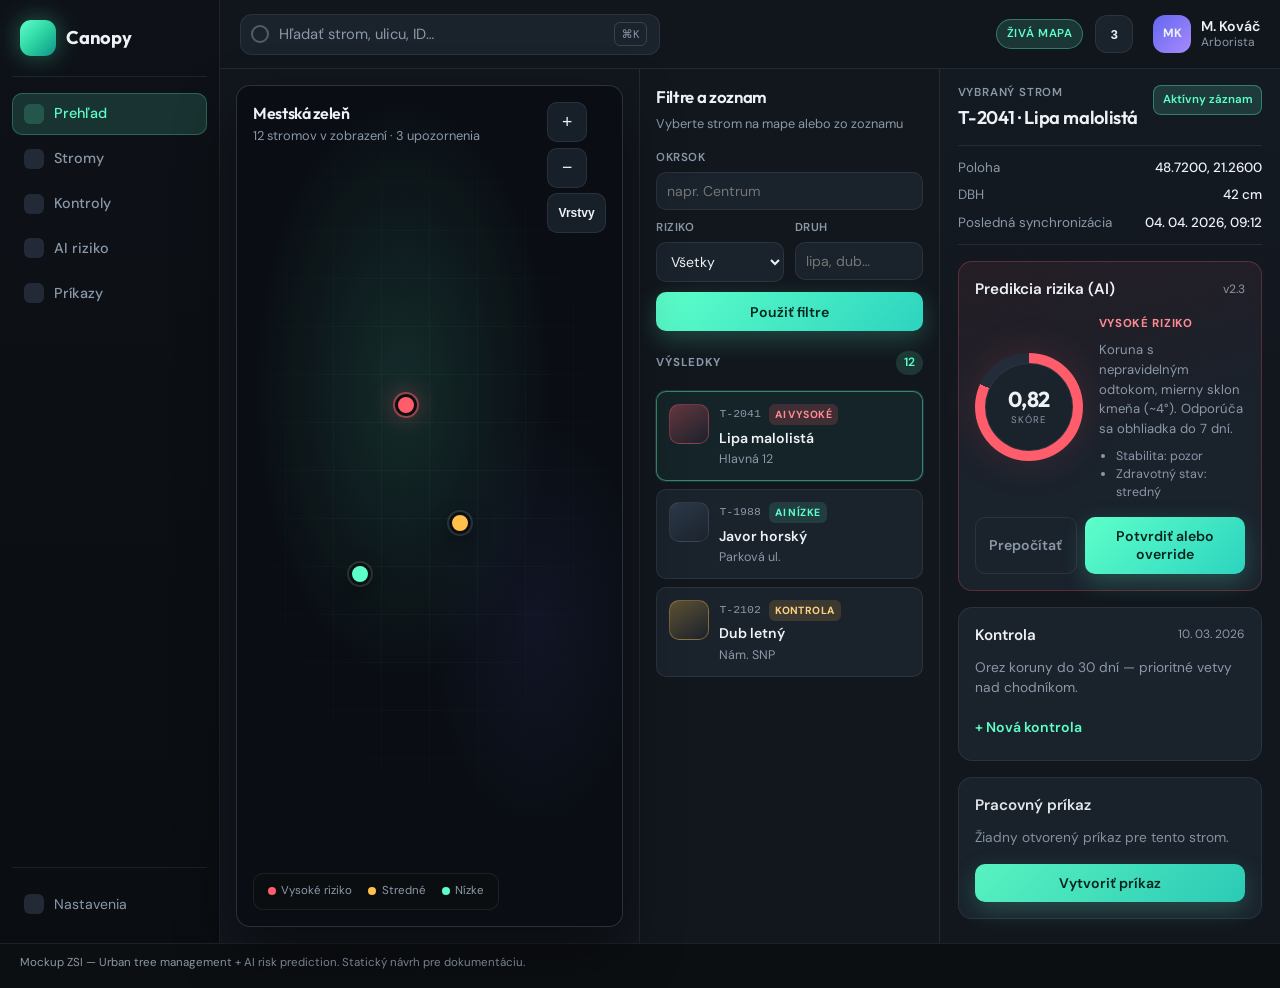
==== index.html @ f427866a "Add files via upload" ====
<!DOCTYPE html>
<html lang="sk">
<head>
  <meta charset="UTF-8" />
  <meta name="viewport" content="width=device-width, initial-scale=1" />
  <title>Urban Canopy — UI mockup</title>
  <link rel="preconnect" href="https://fonts.googleapis.com" />
  <link rel="preconnect" href="https://fonts.gstatic.com" crossorigin />
  <link href="https://fonts.googleapis.com/css2?family=DM+Sans:ital,opsz,wght@9..40,400;9..40,500;9..40,600;9..40,700&family=Outfit:wght@500;600;700&display=swap" rel="stylesheet" />
  <link rel="stylesheet" href="styles.css" />
</head>
<body>
  <div class="app">
    <aside class="rail" aria-label="Hlavná navigácia">
      <div class="rail__mark">
        <span class="rail__logo" aria-hidden="true"></span>
        <span class="rail__title">Canopy</span>
      </div>
      <nav class="rail__nav">
        <a class="rail__link rail__link--active" href="#">
          <span class="rail__ico" data-i="map"></span>
          Prehľad
        </a>
        <a class="rail__link" href="#">
          <span class="rail__ico" data-i="tree"></span>
          Stromy
        </a>
        <a class="rail__link" href="#">
          <span class="rail__ico" data-i="clip"></span>
          Kontroly
        </a>
        <a class="rail__link" href="#">
          <span class="rail__ico" data-i="ai"></span>
          AI riziko
        </a>
        <a class="rail__link" href="#">
          <span class="rail__ico" data-i="task"></span>
          Príkazy
        </a>
      </nav>
      <div class="rail__foot">
        <button type="button" class="rail__settings">
          <span class="rail__ico" data-i="gear"></span>
          Nastavenia
        </button>
      </div>
    </aside>

    <div class="main">
      <header class="bar">
        <div class="bar__search">
          <span class="bar__search-icon" aria-hidden="true"></span>
          <input type="search" placeholder="Hľadať strom, ulicu, ID…" />
          <kbd class="bar__kbd">⌘K</kbd>
        </div>
        <div class="bar__meta">
          <span class="bar__pill bar__pill--live">Živá mapa</span>
          <button type="button" class="bar__notify" aria-label="Notifikácie">3</button>
          <div class="bar__user">
            <span class="bar__avatar">MK</span>
            <div class="bar__user-text">
              <span class="bar__name">M. Kováč</span>
              <span class="bar__role">Arborista</span>
            </div>
          </div>
        </div>
      </header>

      <div class="workspace">
        <section class="canvas" aria-label="Mapa">
          <div class="map">
            <div class="map__grid"></div>
            <div class="map__glow"></div>
            <div class="map__pin map__pin--high" style="left: 44%; top: 38%"></div>
            <div class="map__pin map__pin--mid" style="left: 58%; top: 52%"></div>
            <div class="map__pin map__pin--low" style="left: 32%; top: 58%"></div>
            <div class="map__hud">
              <span class="map__hud-title">Mestská zeleň</span>
              <span class="map__hud-sub">12 stromov v zobrazení · 3 upozornenia</span>
            </div>
            <div class="map__tools">
              <button type="button" class="map__tool" title="Priblížiť">+</button>
              <button type="button" class="map__tool" title="Oddialiť">−</button>
              <button type="button" class="map__tool map__tool--wide">Vrstvy</button>
            </div>
            <div class="map__legend">
              <span class="map__leg-item"><i class="map__dot map__dot--high"></i> Vysoké riziko</span>
              <span class="map__leg-item"><i class="map__dot map__dot--mid"></i> Stredné</span>
              <span class="map__leg-item"><i class="map__dot map__dot--low"></i> Nízke</span>
            </div>
          </div>
        </section>

        <aside class="drawer">
          <div class="drawer__head">
            <h1 class="drawer__h">Filtre a zoznam</h1>
            <p class="drawer__hint">Vyberte strom na mape alebo zo zoznamu</p>
          </div>

          <div class="filters">
            <div class="field">
              <label for="z">Okrsok</label>
              <input id="z" type="text" placeholder="napr. Centrum" />
            </div>
            <div class="field field--half">
              <label for="r">Riziko</label>
              <select id="r">
                <option>Všetky</option>
                <option>Vysoké</option>
                <option>Stredné</option>
                <option>Nízke</option>
              </select>
            </div>
            <div class="field field--half">
              <label for="s">Druh</label>
              <input id="s" type="text" placeholder="lipa, dub…" />
            </div>
            <button type="button" class="btn btn--accent">Použiť filtre</button>
          </div>

          <div class="list-head">
            <span class="list-head__title">Výsledky</span>
            <span class="list-head__count">12</span>
          </div>
          <ul class="trees">
            <li class="trees__item trees__item--active">
              <div class="trees__icon trees__icon--alert" aria-hidden="true"></div>
              <div class="trees__body">
                <div class="trees__row">
                  <span class="trees__id">T-2041</span>
                  <span class="tag tag--bad">AI vysoké</span>
                </div>
                <span class="trees__name">Lipa malolistá</span>
                <span class="trees__addr">Hlavná 12</span>
              </div>
            </li>
            <li class="trees__item">
              <div class="trees__icon" aria-hidden="true"></div>
              <div class="trees__body">
                <div class="trees__row">
                  <span class="trees__id">T-1988</span>
                  <span class="tag tag--ok">AI nízke</span>
                </div>
                <span class="trees__name">Javor horský</span>
                <span class="trees__addr">Parková ul.</span>
              </div>
            </li>
            <li class="trees__item">
              <div class="trees__icon trees__icon--warn" aria-hidden="true"></div>
              <div class="trees__body">
                <div class="trees__row">
                  <span class="trees__id">T-2102</span>
                  <span class="tag tag--warn">Kontrola</span>
                </div>
                <span class="trees__name">Dub letný</span>
                <span class="trees__addr">Nám. SNP</span>
              </div>
            </li>
          </ul>
        </aside>

        <aside class="inspector">
          <div class="inspector__top">
            <div>
              <p class="inspector__label">Vybraný strom</p>
              <h2 class="inspector__title">T-2041 · Lipa malolistá</h2>
            </div>
            <span class="status status--on">Aktívny záznam</span>
          </div>

          <dl class="facts">
            <div class="facts__row"><dt>Poloha</dt><dd>48.7200, 21.2600</dd></div>
            <div class="facts__row"><dt>DBH</dt><dd>42 cm</dd></div>
            <div class="facts__row"><dt>Posledná synchronizácia</dt><dd>04. 04. 2026, 09:12</dd></div>
          </dl>

          <article class="panel panel--risk">
            <header class="panel__head">
              <h3 class="panel__h">Predikcia rizika (AI)</h3>
              <span class="panel__model">v2.3</span>
            </header>
            <div class="risk">
              <div class="risk__ring" style="--p: 82">
                <span class="risk__value">0,82</span>
                <span class="risk__cap">skóre</span>
              </div>
              <div class="risk__side">
                <span class="risk__badge">Vysoké riziko</span>
                <p class="risk__text">Koruna s nepravidelným odtokom, mierny sklon kmeňa (~4°). Odporúča sa obhliadka do 7 dní.</p>
                <ul class="risk__bullets">
                  <li>Stabilita: pozor</li>
                  <li>Zdravotný stav: stredný</li>
                </ul>
              </div>
            </div>
            <div class="panel__actions">
              <button type="button" class="btn btn--ghost">Prepočítať</button>
              <button type="button" class="btn btn--accent">Potvrdiť alebo override</button>
            </div>
          </article>

          <article class="panel">
            <header class="panel__head">
              <h3 class="panel__h">Kontrola</h3>
              <time class="panel__time" datetime="2026-03-10">10. 03. 2026</time>
            </header>
            <p class="panel__p">Orez koruny do 30 dní — prioritné vetvy nad chodníkom.</p>
            <button type="button" class="btn btn--line">+ Nová kontrola</button>
          </article>

          <article class="panel panel--muted">
            <header class="panel__head">
              <h3 class="panel__h">Pracovný príkaz</h3>
            </header>
            <p class="panel__p panel__p--dim">Žiadny otvorený príkaz pre tento strom.</p>
            <button type="button" class="btn btn--accent btn--full">Vytvoriť príkaz</button>
          </article>
        </aside>
      </div>
    </div>
  </div>

  <footer class="foot">
    Mockup ZSI — Urban tree management + AI risk prediction. Statický návrh pre dokumentáciu.
  </footer>
</body>
</html>
---- styles.css ----
:root {
  --bg-deep: #0c0f12;
  --bg: #12171e;
  --bg-elevated: #1a222c;
  --bg-hover: #232d3a;
  --border: rgba(255, 255, 255, 0.08);
  --border-strong: rgba(255, 255, 255, 0.14);
  --text: #eef2f6;
  --text-dim: #8b98a8;
  --accent: #5dffc9;
  --accent-dim: rgba(93, 255, 201, 0.14);
  --accent-glow: rgba(93, 255, 201, 0.35);
  --warn: #ffc14a;
  --bad: #ff5c6c;
  --ok: #5dffc9;
  --font: "DM Sans", system-ui, sans-serif;
  --font-display: "Outfit", var(--font);
  --radius: 14px;
  --radius-sm: 10px;
}

*,
*::before,
*::after {
  box-sizing: border-box;
}

html {
  color-scheme: dark;
}

body {
  margin: 0;
  min-height: 100vh;
  font-family: var(--font);
  font-size: 15px;
  line-height: 1.45;
  background: var(--bg-deep);
  color: var(--text);
  -webkit-font-smoothing: antialiased;
}

.app {
  display: flex;
  min-height: calc(100vh - 40px);
}

/* ——— Rail ——— */
.rail {
  width: 220px;
  flex-shrink: 0;
  display: flex;
  flex-direction: column;
  padding: 1.25rem 0.75rem;
  background: linear-gradient(180deg, #0e1218 0%, #0a0d11 100%);
  border-right: 1px solid var(--border);
}

.rail__mark {
  display: flex;
  align-items: center;
  gap: 0.65rem;
  padding: 0 0.5rem 1.25rem;
  border-bottom: 1px solid var(--border);
  margin-bottom: 1rem;
}

.rail__logo {
  width: 36px;
  height: 36px;
  border-radius: 11px;
  background: linear-gradient(135deg, var(--accent) 0%, #2dd4a3 50%, #0d9488 100%);
  box-shadow: 0 0 24px var(--accent-glow);
}

.rail__title {
  font-family: var(--font-display);
  font-weight: 700;
  font-size: 1.15rem;
  letter-spacing: -0.02em;
}

.rail__nav {
  display: flex;
  flex-direction: column;
  gap: 0.2rem;
  flex: 1;
}

.rail__link {
  display: flex;
  align-items: center;
  gap: 0.65rem;
  padding: 0.65rem 0.75rem;
  border-radius: var(--radius-sm);
  color: var(--text-dim);
  text-decoration: none;
  font-size: 0.9rem;
  font-weight: 500;
  transition: background 0.15s, color 0.15s;
}

.rail__link:hover {
  background: var(--bg-hover);
  color: var(--text);
}

.rail__link--active {
  background: var(--accent-dim);
  color: var(--accent);
  box-shadow: inset 0 0 0 1px rgba(93, 255, 201, 0.25);
}

.rail__ico {
  width: 20px;
  height: 20px;
  border-radius: 6px;
  background: var(--bg-hover);
  opacity: 0.9;
}

.rail__link--active .rail__ico {
  background: rgba(93, 255, 201, 0.2);
}

.rail__foot {
  padding-top: 1rem;
  border-top: 1px solid var(--border);
}

.rail__settings {
  display: flex;
  align-items: center;
  gap: 0.65rem;
  width: 100%;
  padding: 0.6rem 0.75rem;
  border: none;
  border-radius: var(--radius-sm);
  background: transparent;
  color: var(--text-dim);
  font-family: inherit;
  font-size: 0.88rem;
  cursor: pointer;
  text-align: left;
}

.rail__settings:hover {
  background: var(--bg-hover);
  color: var(--text);
}

/* ——— Main column ——— */
.main {
  flex: 1;
  display: flex;
  flex-direction: column;
  min-width: 0;
  background: var(--bg);
}

.bar {
  display: flex;
  align-items: center;
  gap: 1rem;
  padding: 0.85rem 1.25rem;
  border-bottom: 1px solid var(--border);
  background: rgba(18, 23, 30, 0.85);
  backdrop-filter: blur(12px);
}

.bar__search {
  flex: 1;
  max-width: 420px;
  display: flex;
  align-items: center;
  gap: 0.5rem;
  padding: 0.45rem 0.75rem 0.45rem 0.65rem;
  background: var(--bg-elevated);
  border: 1px solid var(--border);
  border-radius: 12px;
}

.bar__search-icon {
  width: 18px;
  height: 18px;
  border-radius: 50%;
  border: 2px solid var(--text-dim);
  opacity: 0.5;
}

.bar__search input {
  flex: 1;
  border: none;
  background: transparent;
  color: var(--text);
  font-family: inherit;
  font-size: 0.92rem;
  outline: none;
}

.bar__search input::placeholder {
  color: var(--text-dim);
}

.bar__kbd {
  font-size: 0.7rem;
  padding: 0.2rem 0.4rem;
  border-radius: 6px;
  border: 1px solid var(--border-strong);
  color: var(--text-dim);
  font-family: inherit;
}

.bar__meta {
  display: flex;
  align-items: center;
  gap: 0.75rem;
  margin-left: auto;
}

.bar__pill {
  font-size: 0.72rem;
  font-weight: 600;
  text-transform: uppercase;
  letter-spacing: 0.06em;
  padding: 0.35rem 0.6rem;
  border-radius: 999px;
  background: var(--bg-elevated);
  color: var(--text-dim);
  border: 1px solid var(--border);
}

.bar__pill--live {
  color: var(--accent);
  border-color: rgba(93, 255, 201, 0.35);
  background: var(--accent-dim);
}

.bar__notify {
  width: 38px;
  height: 38px;
  border-radius: 12px;
  border: 1px solid var(--border);
  background: var(--bg-elevated);
  color: var(--text);
  font-size: 0.8rem;
  font-weight: 600;
  cursor: pointer;
}

.bar__user {
  display: flex;
  align-items: center;
  gap: 0.6rem;
  padding-left: 0.5rem;
}

.bar__avatar {
  width: 38px;
  height: 38px;
  border-radius: 12px;
  background: linear-gradient(135deg, #6366f1, #a78bfa);
  display: grid;
  place-items: center;
  font-size: 0.75rem;
  font-weight: 700;
}

.bar__user-text {
  display: flex;
  flex-direction: column;
  line-height: 1.2;
}

.bar__name {
  font-weight: 600;
  font-size: 0.88rem;
}

.bar__role {
  font-size: 0.75rem;
  color: var(--text-dim);
}

/* ——— Workspace grid ——— */
.workspace {
  flex: 1;
  display: grid;
  grid-template-columns: 1fr 300px 340px;
  min-height: 0;
}

.canvas {
  min-height: 520px;
  position: relative;
  border-right: 1px solid var(--border);
}

.map {
  position: absolute;
  inset: 1rem;
  border-radius: var(--radius);
  overflow: hidden;
  background: #0a0e14;
  border: 1px solid var(--border-strong);
  box-shadow: 0 24px 60px rgba(0, 0, 0, 0.45);
}

.map__grid {
  position: absolute;
  inset: 0;
  background-image:
    linear-gradient(rgba(93, 255, 201, 0.04) 1px, transparent 1px),
    linear-gradient(90deg, rgba(93, 255, 201, 0.04) 1px, transparent 1px);
  background-size: 48px 48px;
  mask-image: radial-gradient(ellipse 80% 70% at 50% 45%, black 20%, transparent 75%);
}

.map__glow {
  position: absolute;
  inset: -20%;
  background: radial-gradient(ellipse 50% 45% at 45% 40%, rgba(93, 255, 201, 0.12), transparent 55%),
    radial-gradient(ellipse 40% 35% at 70% 60%, rgba(99, 102, 241, 0.08), transparent 50%);
  pointer-events: none;
}

.map__pin {
  position: absolute;
  width: 22px;
  height: 22px;
  border-radius: 50%;
  transform: translate(-50%, -50%);
  border: 3px solid var(--bg-deep);
  box-shadow: 0 0 0 2px rgba(255, 255, 255, 0.12), 0 8px 20px rgba(0, 0, 0, 0.5);
  z-index: 2;
}

.map__pin--high {
  background: var(--bad);
  box-shadow: 0 0 0 2px rgba(255, 92, 108, 0.5), 0 0 24px rgba(255, 92, 108, 0.45);
}

.map__pin--mid {
  background: var(--warn);
}

.map__pin--low {
  background: var(--ok);
}

.map__hud {
  position: absolute;
  top: 1rem;
  left: 1rem;
  right: 5rem;
  z-index: 3;
}

.map__hud-title {
  display: block;
  font-family: var(--font-display);
  font-weight: 600;
  font-size: 1rem;
  letter-spacing: -0.02em;
}

.map__hud-sub {
  font-size: 0.8rem;
  color: var(--text-dim);
  margin-top: 0.15rem;
}

.map__tools {
  position: absolute;
  right: 1rem;
  top: 1rem;
  display: flex;
  flex-direction: column;
  gap: 0.35rem;
  z-index: 3;
}

.map__tool {
  width: 40px;
  height: 40px;
  border-radius: 10px;
  border: 1px solid var(--border);
  background: rgba(26, 34, 44, 0.92);
  color: var(--text);
  font-size: 1.1rem;
  cursor: pointer;
  backdrop-filter: blur(8px);
}

.map__tool--wide {
  width: auto;
  padding: 0 0.65rem;
  font-size: 0.75rem;
  font-weight: 600;
}

.map__legend {
  position: absolute;
  bottom: 1rem;
  left: 1rem;
  display: flex;
  flex-wrap: wrap;
  gap: 0.65rem 1rem;
  padding: 0.6rem 0.85rem;
  background: rgba(12, 15, 18, 0.88);
  border: 1px solid var(--border);
  border-radius: var(--radius-sm);
  font-size: 0.72rem;
  color: var(--text-dim);
  z-index: 3;
}

.map__leg-item {
  display: inline-flex;
  align-items: center;
  gap: 0.35rem;
}

.map__dot {
  width: 8px;
  height: 8px;
  border-radius: 50%;
}

.map__dot--high {
  background: var(--bad);
}

.map__dot--mid {
  background: var(--warn);
}

.map__dot--low {
  background: var(--ok);
}

/* ——— Drawer (filters + list) ——— */
.drawer {
  background: var(--bg);
  border-right: 1px solid var(--border);
  padding: 1rem 1rem 1.25rem;
  overflow: auto;
  display: flex;
  flex-direction: column;
  gap: 1rem;
}

.drawer__h {
  font-family: var(--font-display);
  font-size: 1.05rem;
  font-weight: 600;
  margin: 0;
  letter-spacing: -0.02em;
}

.drawer__hint {
  margin: 0.35rem 0 0;
  font-size: 0.8rem;
  color: var(--text-dim);
}

.filters {
  display: grid;
  grid-template-columns: 1fr 1fr;
  gap: 0.65rem;
}

.field {
  grid-column: 1 / -1;
}

.field--half {
  grid-column: span 1;
}

.field label {
  display: block;
  font-size: 0.72rem;
  font-weight: 600;
  text-transform: uppercase;
  letter-spacing: 0.05em;
  color: var(--text-dim);
  margin-bottom: 0.35rem;
}

.field input,
.field select {
  width: 100%;
  padding: 0.55rem 0.65rem;
  border-radius: var(--radius-sm);
  border: 1px solid var(--border);
  background: var(--bg-elevated);
  color: var(--text);
  font-family: inherit;
  font-size: 0.88rem;
}

.field input:focus,
.field select:focus {
  outline: none;
  border-color: rgba(93, 255, 201, 0.45);
  box-shadow: 0 0 0 3px var(--accent-dim);
}

.btn {
  font-family: inherit;
  font-size: 0.88rem;
  font-weight: 600;
  border-radius: var(--radius-sm);
  cursor: pointer;
  border: none;
  transition: transform 0.12s, box-shadow 0.12s;
}

.btn:active {
  transform: scale(0.98);
}

.btn--accent {
  grid-column: 1 / -1;
  padding: 0.65rem 1rem;
  background: linear-gradient(135deg, #5dffc9 0%, #2dd4bf 100%);
  color: #04251f;
  box-shadow: 0 8px 24px rgba(93, 255, 201, 0.22);
}

.btn--accent:hover {
  box-shadow: 0 10px 28px rgba(93, 255, 201, 0.32);
}

.btn--ghost {
  padding: 0.55rem 0.85rem;
  background: transparent;
  color: var(--text-dim);
  border: 1px solid var(--border);
}

.btn--line {
  padding: 0.5rem 0;
  background: none;
  border: none;
  color: var(--accent);
  font-weight: 600;
  text-align: left;
  cursor: pointer;
}

.btn--full {
  width: 100%;
  margin-top: 0.5rem;
}

.list-head {
  display: flex;
  align-items: center;
  justify-content: space-between;
  padding-top: 0.25rem;
}

.list-head__title {
  font-size: 0.72rem;
  font-weight: 700;
  text-transform: uppercase;
  letter-spacing: 0.08em;
  color: var(--text-dim);
}

.list-head__count {
  font-size: 0.75rem;
  font-weight: 600;
  color: var(--accent);
  background: var(--accent-dim);
  padding: 0.2rem 0.5rem;
  border-radius: 999px;
}

.trees {
  list-style: none;
  margin: 0;
  padding: 0;
  display: flex;
  flex-direction: column;
  gap: 0.45rem;
}

.trees__item {
  display: flex;
  gap: 0.65rem;
  padding: 0.75rem;
  border-radius: var(--radius-sm);
  border: 1px solid var(--border);
  background: var(--bg-elevated);
  cursor: pointer;
  transition: border-color 0.15s, background 0.15s;
}

.trees__item:hover {
  border-color: var(--border-strong);
  background: var(--bg-hover);
}

.trees__item--active {
  border-color: rgba(93, 255, 201, 0.45);
  background: rgba(93, 255, 201, 0.06);
  box-shadow: 0 0 0 1px rgba(93, 255, 201, 0.12);
}

.trees__icon {
  width: 40px;
  height: 40px;
  flex-shrink: 0;
  border-radius: 10px;
  background: linear-gradient(145deg, #2d3a4a, #1a222c);
  border: 1px solid var(--border);
}

.trees__icon--alert {
  background: linear-gradient(145deg, rgba(255, 92, 108, 0.35), #1a222c);
  border-color: rgba(255, 92, 108, 0.35);
}

.trees__icon--warn {
  background: linear-gradient(145deg, rgba(255, 193, 74, 0.3), #1a222c);
  border-color: rgba(255, 193, 74, 0.35);
}

.trees__body {
  min-width: 0;
  display: flex;
  flex-direction: column;
  gap: 0.15rem;
}

.trees__row {
  display: flex;
  align-items: center;
  justify-content: space-between;
  gap: 0.5rem;
}

.trees__id {
  font-family: ui-monospace, monospace;
  font-size: 0.72rem;
  color: var(--text-dim);
}

.trees__name {
  font-weight: 600;
  font-size: 0.88rem;
}

.trees__addr {
  font-size: 0.78rem;
  color: var(--text-dim);
}

.tag {
  font-size: 0.65rem;
  font-weight: 700;
  text-transform: uppercase;
  letter-spacing: 0.04em;
  padding: 0.2rem 0.4rem;
  border-radius: 6px;
}

.tag--bad {
  background: rgba(255, 92, 108, 0.18);
  color: #ff8a94;
}

.tag--ok {
  background: rgba(93, 255, 201, 0.12);
  color: var(--accent);
}

.tag--warn {
  background: rgba(255, 193, 74, 0.15);
  color: #ffd080;
}

/* ——— Inspector ——— */
.inspector {
  background: linear-gradient(180deg, #141a22 0%, #12171e 40%);
  padding: 1rem 1.1rem 1.5rem;
  overflow: auto;
  display: flex;
  flex-direction: column;
  gap: 1rem;
}

.inspector__top {
  display: flex;
  align-items: flex-start;
  justify-content: space-between;
  gap: 0.75rem;
}

.inspector__label {
  margin: 0;
  font-size: 0.72rem;
  font-weight: 600;
  text-transform: uppercase;
  letter-spacing: 0.07em;
  color: var(--text-dim);
}

.inspector__title {
  margin: 0.25rem 0 0;
  font-family: var(--font-display);
  font-size: 1.15rem;
  font-weight: 600;
  letter-spacing: -0.02em;
  line-height: 1.25;
}

.status {
  flex-shrink: 0;
  font-size: 0.72rem;
  font-weight: 600;
  padding: 0.35rem 0.55rem;
  border-radius: 8px;
  border: 1px solid var(--border);
  color: var(--text-dim);
}

.status--on {
  color: var(--accent);
  border-color: rgba(93, 255, 201, 0.35);
  background: var(--accent-dim);
}

.facts {
  margin: 0;
  padding: 0.75rem 0;
  border-top: 1px solid var(--border);
  border-bottom: 1px solid var(--border);
  display: flex;
  flex-direction: column;
  gap: 0.5rem;
}

.facts__row {
  display: flex;
  justify-content: space-between;
  gap: 1rem;
  font-size: 0.84rem;
}

.facts__row dt {
  color: var(--text-dim);
  margin: 0;
}

.facts__row dd {
  margin: 0;
  font-weight: 500;
  text-align: right;
}

.panel {
  padding: 1rem;
  border-radius: var(--radius);
  background: var(--bg-elevated);
  border: 1px solid var(--border);
}

.panel--risk {
  border-color: rgba(255, 92, 108, 0.25);
  background: linear-gradient(165deg, rgba(255, 92, 108, 0.08) 0%, var(--bg-elevated) 55%);
}

.panel--muted {
  opacity: 0.95;
}

.panel__head {
  display: flex;
  align-items: center;
  justify-content: space-between;
  gap: 0.5rem;
  margin-bottom: 0.75rem;
}

.panel__h {
  margin: 0;
  font-size: 0.95rem;
  font-weight: 600;
}

.panel__model,
.panel__time {
  font-size: 0.75rem;
  color: var(--text-dim);
  font-variant-numeric: tabular-nums;
}

.panel__p {
  margin: 0 0 0.75rem;
  font-size: 0.86rem;
  color: var(--text-dim);
}

.panel__p--dim {
  margin-bottom: 0.5rem;
}

.risk {
  display: flex;
  gap: 1rem;
  align-items: center;
  margin-bottom: 1rem;
}

.risk__ring {
  --p: 82;
  width: 108px;
  height: 108px;
  flex-shrink: 0;
  border-radius: 50%;
  display: flex;
  flex-direction: column;
  align-items: center;
  justify-content: center;
  background: conic-gradient(
    var(--bad) calc(var(--p) * 1%),
    var(--bg-hover) 0
  );
  position: relative;
  box-shadow: 0 0 40px rgba(255, 92, 108, 0.15);
}

.risk__ring::after {
  content: "";
  position: absolute;
  inset: 10px;
  border-radius: 50%;
  background: var(--bg-elevated);
  border: 1px solid var(--border);
  z-index: 0;
}

.risk__value,
.risk__cap {
  position: relative;
  z-index: 1;
  line-height: 1.1;
}

.risk__value {
  font-family: var(--font-display);
  font-weight: 700;
  font-size: 1.35rem;
  letter-spacing: -0.03em;
}

.risk__cap {
  font-size: 0.6rem;
  text-transform: uppercase;
  letter-spacing: 0.12em;
  color: var(--text-dim);
  margin-top: 0.2rem;
}

.risk__side {
  min-width: 0;
  flex: 1;
}

.risk__badge {
  display: inline-block;
  font-size: 0.72rem;
  font-weight: 700;
  text-transform: uppercase;
  letter-spacing: 0.06em;
  color: #ff8a94;
  margin-bottom: 0.45rem;
}

.risk__text {
  margin: 0 0 0.5rem;
  font-size: 0.82rem;
  color: var(--text-dim);
  line-height: 1.5;
}

.risk__bullets {
  margin: 0;
  padding-left: 1.1rem;
  font-size: 0.78rem;
  color: var(--text-dim);
}

.panel__actions {
  display: flex;
  gap: 0.5rem;
  flex-wrap: wrap;
}

.panel__actions .btn--accent {
  flex: 1;
  min-width: 140px;
}

.foot {
  font-size: 0.72rem;
  color: var(--text-dim);
  padding: 0.65rem 1.25rem 1rem;
  border-top: 1px solid var(--border);
  background: var(--bg-deep);
}

@media (max-width: 1100px) {
  .workspace {
    grid-template-columns: 1fr 280px;
    grid-template-rows: auto auto;
  }

  .inspector {
    grid-column: 1 / -1;
    border-top: 1px solid var(--border);
  }

  .canvas {
    min-height: 400px;
  }
}

@media (max-width: 860px) {
  .app {
    flex-direction: column;
  }

  .rail {
    width: 100%;
    flex-direction: row;
    flex-wrap: wrap;
    align-items: center;
    padding: 0.75rem 1rem;
    gap: 0.5rem;
  }

  .rail__mark {
    border: none;
    margin: 0;
    padding: 0;
  }

  .rail__nav {
    flex-direction: row;
    flex: 1;
    flex-wrap: wrap;
  }

  .rail__foot {
    border: none;
    padding: 0;
  }

  .workspace {
    grid-template-columns: 1fr;
  }

  .canvas {
    min-height: 320px;
    border-right: none;
  }

  .drawer {
    border-right: none;
    border-top: 1px solid var(--border);
  }
}
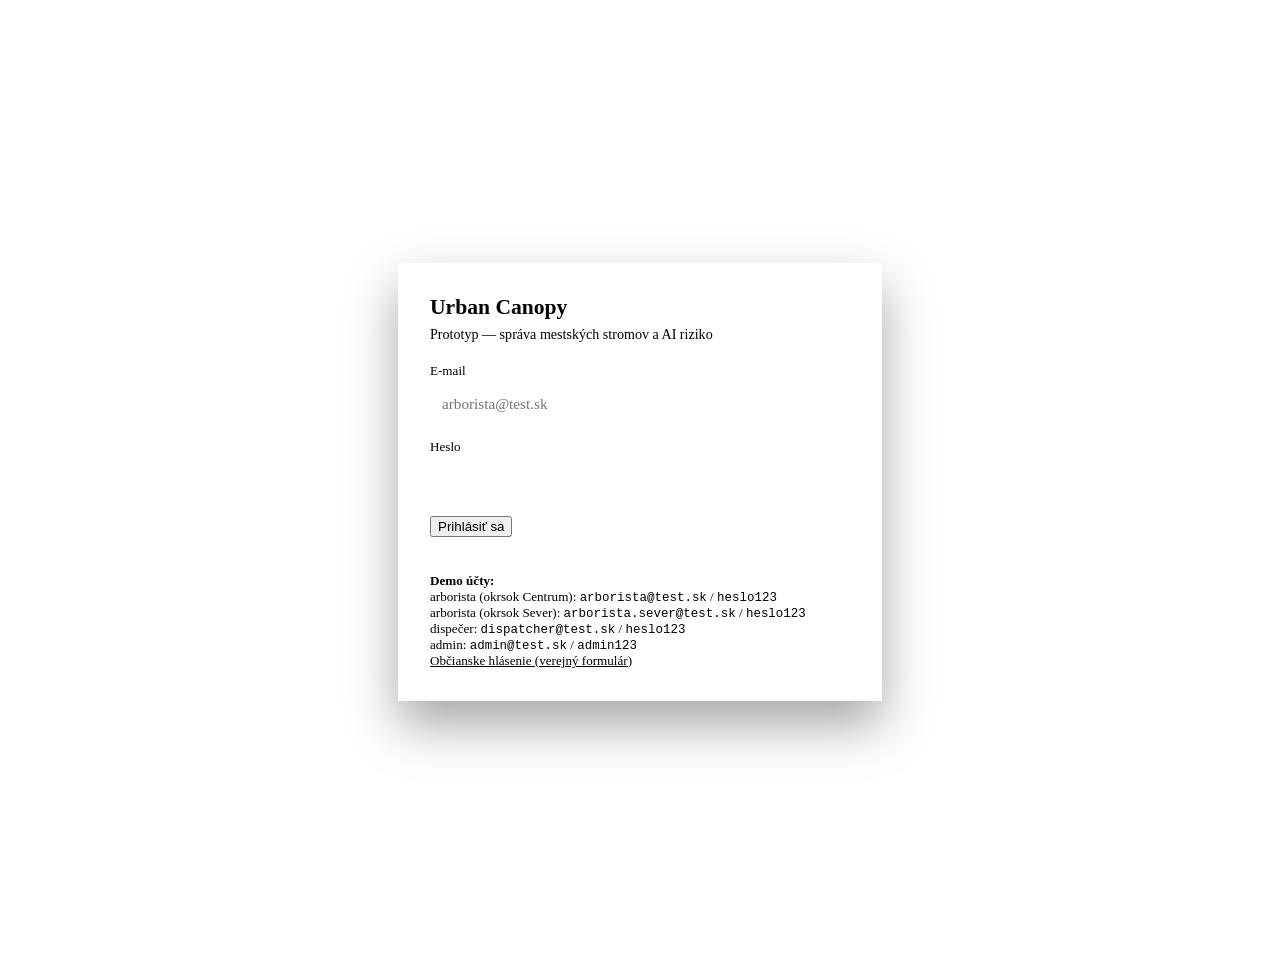
==== commit 75317aa4: "Add files via upload" ====
--- a/index.html
+++ b/index.html
@@ -1,48 +1,68 @@
 <!DOCTYPE html>
-<html lang="sk">
+<html lang="sk" class="proto-root">
 <head>
   <meta charset="UTF-8" />
   <meta name="viewport" content="width=device-width, initial-scale=1" />
-  <title>Urban Canopy — UI mockup</title>
+  <title>Urban Canopy — prototyp</title>
   <link rel="preconnect" href="https://fonts.googleapis.com" />
   <link rel="preconnect" href="https://fonts.gstatic.com" crossorigin />
   <link href="https://fonts.googleapis.com/css2?family=DM+Sans:ital,opsz,wght@9..40,400;9..40,500;9..40,600;9..40,700&family=Outfit:wght@500;600;700&display=swap" rel="stylesheet" />
-  <link rel="stylesheet" href="styles.css" />
+  <link rel="stylesheet" href="../ui-mockup/styles.css" />
+  <link rel="stylesheet" href="app.css" />
 </head>
 <body>
-  <div class="app">
+  <div id="toast-root" class="toast-wrap" aria-live="polite"></div>
+
+  <!-- UC-01 Prihlásenie -->
+  <section id="screen-login" class="view-login">
+    <div class="login-card">
+      <h1>Urban Canopy</h1>
+      <p class="hint">Prototyp — správa mestských stromov a AI riziko</p>
+      <form id="form-login" autocomplete="on">
+        <div class="field-row">
+          <label for="login-email">E-mail</label>
+          <input id="login-email" name="email" type="email" required placeholder="arborista@test.sk" />
+        </div>
+        <div class="field-row">
+          <label for="login-pass">Heslo</label>
+          <input id="login-pass" name="password" type="password" required />
+        </div>
+        <div id="login-captcha-row" class="field-row hidden">
+          <label for="login-captcha">Overenie (anti-bot, TC-01-02)</label>
+          <p id="login-captcha-q" class="hint" style="margin:0 0 0.35rem"></p>
+          <input id="login-captcha" type="text" inputmode="numeric" autocomplete="off" placeholder="Odpoveď" />
+        </div>
+        <button type="submit" class="btn btn--accent btn--full">Prihlásiť sa</button>
+        <p id="login-error" class="login-error hidden" role="alert"></p>
+      </form>
+      <div class="login-demo">
+        <strong>Demo účty:</strong><br />
+        arborista (okrsok Centrum): <code>arborista@test.sk</code> / <code>heslo123</code><br />
+        arborista (okrsok Sever): <code>arborista.sever@test.sk</code> / <code>heslo123</code><br />
+        dispečer: <code>dispatcher@test.sk</code> / <code>heslo123</code><br />
+        admin: <code>admin@test.sk</code> / <code>admin123</code><br />
+        <a href="public-report.html" style="color:var(--accent)">Občianske hlásenie (verejný formulár)</a>
+      </div>
+    </div>
+  </section>
+
+  <div id="screen-app" class="app hidden">
     <aside class="rail" aria-label="Hlavná navigácia">
       <div class="rail__mark">
         <span class="rail__logo" aria-hidden="true"></span>
         <span class="rail__title">Canopy</span>
       </div>
-      <nav class="rail__nav">
-        <a class="rail__link rail__link--active" href="#">
-          <span class="rail__ico" data-i="map"></span>
-          Prehľad
-        </a>
-        <a class="rail__link" href="#">
-          <span class="rail__ico" data-i="tree"></span>
-          Stromy
-        </a>
-        <a class="rail__link" href="#">
-          <span class="rail__ico" data-i="clip"></span>
-          Kontroly
-        </a>
-        <a class="rail__link" href="#">
-          <span class="rail__ico" data-i="ai"></span>
-          AI riziko
-        </a>
-        <a class="rail__link" href="#">
-          <span class="rail__ico" data-i="task"></span>
-          Príkazy
-        </a>
+      <nav class="rail__nav" id="rail-nav">
+        <a class="rail__link rail__link--active" href="#/overview" data-route="overview">Prehľad</a>
+        <a class="rail__link" href="#/trees" data-route="trees">Stromy</a>
+        <a class="rail__link" href="#/inspections" data-route="inspections">Kontroly</a>
+        <a class="rail__link" href="#/risk" data-route="risk">AI riziko</a>
+        <a class="rail__link" href="#/orders" data-route="orders">Príkazy</a>
+        <a class="rail__link" href="#/export" data-route="export">Export CSV</a>
+        <a class="rail__link hidden" href="#/admin/users" data-route="admin" id="rail-admin">Správa používateľov</a>
       </nav>
       <div class="rail__foot">
-        <button type="button" class="rail__settings">
-          <span class="rail__ico" data-i="gear"></span>
-          Nastavenia
-        </button>
+        <button type="button" class="rail__settings" id="btn-logout">Odhlásiť sa</button>
       </div>
     </aside>
 
@@ -50,178 +70,27 @@
       <header class="bar">
         <div class="bar__search">
           <span class="bar__search-icon" aria-hidden="true"></span>
-          <input type="search" placeholder="Hľadať strom, ulicu, ID…" />
-          <kbd class="bar__kbd">⌘K</kbd>
+          <input type="search" id="global-search" placeholder="Hľadať strom, ID, druh…" />
         </div>
         <div class="bar__meta">
-          <span class="bar__pill bar__pill--live">Živá mapa</span>
-          <button type="button" class="bar__notify" aria-label="Notifikácie">3</button>
+          <span class="bar__pill bar__pill--live">Prototyp</span>
           <div class="bar__user">
-            <span class="bar__avatar">MK</span>
+            <span class="bar__avatar" id="bar-avatar">?</span>
             <div class="bar__user-text">
-              <span class="bar__name">M. Kováč</span>
-              <span class="bar__role">Arborista</span>
+              <span class="bar__name" id="bar-name">—</span>
+              <span class="bar__role" id="bar-role">—</span>
             </div>
           </div>
         </div>
       </header>
 
-      <div class="workspace">
-        <section class="canvas" aria-label="Mapa">
-          <div class="map">
-            <div class="map__grid"></div>
-            <div class="map__glow"></div>
-            <div class="map__pin map__pin--high" style="left: 44%; top: 38%"></div>
-            <div class="map__pin map__pin--mid" style="left: 58%; top: 52%"></div>
-            <div class="map__pin map__pin--low" style="left: 32%; top: 58%"></div>
-            <div class="map__hud">
-              <span class="map__hud-title">Mestská zeleň</span>
-              <span class="map__hud-sub">12 stromov v zobrazení · 3 upozornenia</span>
-            </div>
-            <div class="map__tools">
-              <button type="button" class="map__tool" title="Priblížiť">+</button>
-              <button type="button" class="map__tool" title="Oddialiť">−</button>
-              <button type="button" class="map__tool map__tool--wide">Vrstvy</button>
-            </div>
-            <div class="map__legend">
-              <span class="map__leg-item"><i class="map__dot map__dot--high"></i> Vysoké riziko</span>
-              <span class="map__leg-item"><i class="map__dot map__dot--mid"></i> Stredné</span>
-              <span class="map__leg-item"><i class="map__dot map__dot--low"></i> Nízke</span>
-            </div>
-          </div>
-        </section>
-
-        <aside class="drawer">
-          <div class="drawer__head">
-            <h1 class="drawer__h">Filtre a zoznam</h1>
-            <p class="drawer__hint">Vyberte strom na mape alebo zo zoznamu</p>
-          </div>
-
-          <div class="filters">
-            <div class="field">
-              <label for="z">Okrsok</label>
-              <input id="z" type="text" placeholder="napr. Centrum" />
-            </div>
-            <div class="field field--half">
-              <label for="r">Riziko</label>
-              <select id="r">
-                <option>Všetky</option>
-                <option>Vysoké</option>
-                <option>Stredné</option>
-                <option>Nízke</option>
-              </select>
-            </div>
-            <div class="field field--half">
-              <label for="s">Druh</label>
-              <input id="s" type="text" placeholder="lipa, dub…" />
-            </div>
-            <button type="button" class="btn btn--accent">Použiť filtre</button>
-          </div>
-
-          <div class="list-head">
-            <span class="list-head__title">Výsledky</span>
-            <span class="list-head__count">12</span>
-          </div>
-          <ul class="trees">
-            <li class="trees__item trees__item--active">
-              <div class="trees__icon trees__icon--alert" aria-hidden="true"></div>
-              <div class="trees__body">
-                <div class="trees__row">
-                  <span class="trees__id">T-2041</span>
-                  <span class="tag tag--bad">AI vysoké</span>
-                </div>
-                <span class="trees__name">Lipa malolistá</span>
-                <span class="trees__addr">Hlavná 12</span>
-              </div>
-            </li>
-            <li class="trees__item">
-              <div class="trees__icon" aria-hidden="true"></div>
-              <div class="trees__body">
-                <div class="trees__row">
-                  <span class="trees__id">T-1988</span>
-                  <span class="tag tag--ok">AI nízke</span>
-                </div>
-                <span class="trees__name">Javor horský</span>
-                <span class="trees__addr">Parková ul.</span>
-              </div>
-            </li>
-            <li class="trees__item">
-              <div class="trees__icon trees__icon--warn" aria-hidden="true"></div>
-              <div class="trees__body">
-                <div class="trees__row">
-                  <span class="trees__id">T-2102</span>
-                  <span class="tag tag--warn">Kontrola</span>
-                </div>
-                <span class="trees__name">Dub letný</span>
-                <span class="trees__addr">Nám. SNP</span>
-              </div>
-            </li>
-          </ul>
-        </aside>
-
-        <aside class="inspector">
-          <div class="inspector__top">
-            <div>
-              <p class="inspector__label">Vybraný strom</p>
-              <h2 class="inspector__title">T-2041 · Lipa malolistá</h2>
-            </div>
-            <span class="status status--on">Aktívny záznam</span>
-          </div>
-
-          <dl class="facts">
-            <div class="facts__row"><dt>Poloha</dt><dd>48.7200, 21.2600</dd></div>
-            <div class="facts__row"><dt>DBH</dt><dd>42 cm</dd></div>
-            <div class="facts__row"><dt>Posledná synchronizácia</dt><dd>04. 04. 2026, 09:12</dd></div>
-          </dl>
-
-          <article class="panel panel--risk">
-            <header class="panel__head">
-              <h3 class="panel__h">Predikcia rizika (AI)</h3>
-              <span class="panel__model">v2.3</span>
-            </header>
-            <div class="risk">
-              <div class="risk__ring" style="--p: 82">
-                <span class="risk__value">0,82</span>
-                <span class="risk__cap">skóre</span>
-              </div>
-              <div class="risk__side">
-                <span class="risk__badge">Vysoké riziko</span>
-                <p class="risk__text">Koruna s nepravidelným odtokom, mierny sklon kmeňa (~4°). Odporúča sa obhliadka do 7 dní.</p>
-                <ul class="risk__bullets">
-                  <li>Stabilita: pozor</li>
-                  <li>Zdravotný stav: stredný</li>
-                </ul>
-              </div>
-            </div>
-            <div class="panel__actions">
-              <button type="button" class="btn btn--ghost">Prepočítať</button>
-              <button type="button" class="btn btn--accent">Potvrdiť alebo override</button>
-            </div>
-          </article>
-
-          <article class="panel">
-            <header class="panel__head">
-              <h3 class="panel__h">Kontrola</h3>
-              <time class="panel__time" datetime="2026-03-10">10. 03. 2026</time>
-            </header>
-            <p class="panel__p">Orez koruny do 30 dní — prioritné vetvy nad chodníkom.</p>
-            <button type="button" class="btn btn--line">+ Nová kontrola</button>
-          </article>
-
-          <article class="panel panel--muted">
-            <header class="panel__head">
-              <h3 class="panel__h">Pracovný príkaz</h3>
-            </header>
-            <p class="panel__p panel__p--dim">Žiadny otvorený príkaz pre tento strom.</p>
-            <button type="button" class="btn btn--accent btn--full">Vytvoriť príkaz</button>
-          </article>
-        </aside>
+      <div id="main-workspace" class="workspace">
+        <!-- dynamický obsah z app.js -->
       </div>
     </div>
   </div>
 
-  <footer class="foot">
-    Mockup ZSI — Urban tree management + AI risk prediction. Statický návrh pre dokumentáciu.
-  </footer>
+  <!-- Bez type="module": pri file:// moduly často nebežia (CORS), login by nefungoval -->
+  <script src="app.js"></script>
 </body>
 </html>
--- a/app.css
+++ b/app.css
@@ -0,0 +1,314 @@
+/* Rozšírenia pre funkčný prototyp — Urban Canopy */
+
+/* Celá obrazovka jednou stránkou; bez posúvania <body> pri práci v app
+   (predtým prvý child .dev-banner v .app vytváral úzky „stĺpec“ vľavo v flex riadku) */
+html.proto-root {
+  height: 100%;
+}
+
+html.proto-root body {
+  margin: 0;
+  min-height: 100vh;
+}
+
+html.proto-root.proto-app-active,
+html.proto-root.proto-app-active body {
+  height: 100%;
+  overflow: hidden;
+}
+
+html.proto-root.proto-app-active #screen-app.app {
+  min-height: 100%;
+  height: 100%;
+  width: 100%;
+  max-width: 100vw;
+  box-sizing: border-box;
+  display: flex;
+  flex-direction: row;
+  align-items: stretch;
+}
+
+html.proto-root.proto-app-active #screen-app .rail {
+  flex-shrink: 0;
+}
+
+html.proto-root.proto-app-active #screen-app .main {
+  flex: 1;
+  min-width: 0;
+  min-height: 0;
+  overflow: hidden;
+  display: flex;
+  flex-direction: column;
+}
+
+html.proto-root.proto-app-active #screen-app .workspace {
+  flex: 1;
+  min-height: 0;
+  overflow: hidden;
+  align-content: stretch;
+}
+
+/* Tri stĺpce vyplnia výšku okna (nie min. 520px pevne z mockupu) */
+html.proto-root.proto-app-active #screen-app .workspace:not(.workspace--single) {
+  grid-template-rows: minmax(0, 1fr);
+}
+
+html.proto-root.proto-app-active #screen-app .canvas {
+  min-height: 0;
+  overflow: auto;
+}
+
+html.proto-root.proto-app-active #screen-app .drawer,
+html.proto-root.proto-app-active #screen-app .inspector {
+  min-height: 0;
+  overflow-x: hidden;
+  overflow-y: auto;
+}
+
+html.proto-root.proto-app-active #screen-app .workspace--single {
+  overflow-y: auto;
+  -webkit-overflow-scrolling: touch;
+}
+
+.view-login {
+  min-height: 100vh;
+  display: grid;
+  place-items: center;
+  padding: 2rem;
+  background: radial-gradient(ellipse 80% 60% at 50% 0%, rgba(93, 255, 201, 0.08), transparent),
+    var(--bg-deep);
+}
+
+.login-card {
+  width: min(420px, 100%);
+  padding: 2rem;
+  background: var(--bg-elevated);
+  border: 1px solid var(--border);
+  border-radius: var(--radius);
+  box-shadow: 0 24px 48px rgba(0, 0, 0, 0.35);
+}
+
+.login-card h1 {
+  font-family: var(--font-display);
+  font-size: 1.35rem;
+  margin: 0 0 0.35rem;
+}
+
+.login-card .hint {
+  color: var(--text-dim);
+  font-size: 0.88rem;
+  margin: 0 0 1.25rem;
+}
+
+.field-row {
+  margin-bottom: 1rem;
+}
+
+.field-row label {
+  display: block;
+  font-size: 0.82rem;
+  color: var(--text-dim);
+  margin-bottom: 0.35rem;
+}
+
+.field-row input,
+.field-row select,
+.field-row textarea {
+  width: 100%;
+  padding: 0.65rem 0.75rem;
+  border-radius: var(--radius-sm);
+  border: 1px solid var(--border);
+  background: var(--bg);
+  color: var(--text);
+  font-family: inherit;
+  font-size: 0.95rem;
+}
+
+.field-row textarea {
+  min-height: 88px;
+  resize: vertical;
+}
+
+.field-row--inline {
+  display: grid;
+  grid-template-columns: 1fr 1fr;
+  gap: 0.75rem;
+}
+
+.login-error {
+  color: var(--bad);
+  font-size: 0.88rem;
+  margin-top: 0.75rem;
+}
+
+.login-demo {
+  margin-top: 1.25rem;
+  padding-top: 1rem;
+  border-top: 1px solid var(--border);
+  font-size: 0.82rem;
+  color: var(--text-dim);
+}
+
+.login-demo code {
+  font-size: 0.78rem;
+  color: var(--accent);
+}
+
+.hidden {
+  display: none !important;
+}
+
+.toast-wrap {
+  position: fixed;
+  bottom: 1.25rem;
+  right: 1.25rem;
+  z-index: 1000;
+  display: flex;
+  flex-direction: column;
+  gap: 0.5rem;
+  max-width: min(420px, 92vw);
+}
+
+.toast {
+  padding: 0.75rem 1rem;
+  border-radius: var(--radius-sm);
+  background: var(--bg-elevated);
+  border: 1px solid var(--border-strong);
+  font-size: 0.9rem;
+  box-shadow: 0 8px 24px rgba(0, 0, 0, 0.4);
+}
+
+.toast--warn {
+  border-color: rgba(255, 193, 74, 0.4);
+}
+
+.toast--bad {
+  border-color: rgba(255, 92, 108, 0.45);
+}
+
+.toast--ok {
+  border-color: rgba(93, 255, 201, 0.35);
+}
+
+.form-stack {
+  display: flex;
+  flex-direction: column;
+  gap: 1rem;
+}
+
+.table-wrap {
+  overflow: auto;
+  border: 1px solid var(--border);
+  border-radius: var(--radius-sm);
+}
+
+.data-table {
+  width: 100%;
+  border-collapse: collapse;
+  font-size: 0.88rem;
+}
+
+.data-table th,
+.data-table td {
+  padding: 0.55rem 0.65rem;
+  text-align: left;
+  border-bottom: 1px solid var(--border);
+}
+
+.data-table th {
+  color: var(--text-dim);
+  font-weight: 600;
+}
+
+.data-table tr:hover td {
+  background: var(--bg-hover);
+}
+
+.badge-role {
+  display: inline-block;
+  padding: 0.15rem 0.45rem;
+  border-radius: 6px;
+  font-size: 0.75rem;
+  background: var(--bg-hover);
+}
+
+.empty-state {
+  color: var(--text-dim);
+  font-size: 0.9rem;
+  padding: 1rem 0;
+}
+
+.log-list {
+  font-family: ui-monospace, monospace;
+  font-size: 0.78rem;
+  max-height: 200px;
+  overflow: auto;
+  padding: 0.5rem;
+  background: var(--bg);
+  border-radius: var(--radius-sm);
+  border: 1px solid var(--border);
+}
+
+.log-list li {
+  margin-bottom: 0.35rem;
+  color: var(--text-dim);
+}
+
+.map__pin {
+  cursor: pointer;
+}
+
+.map__pin--sel {
+  box-shadow: 0 0 0 3px var(--accent);
+}
+
+.inspector__actions {
+  display: flex;
+  flex-wrap: wrap;
+  gap: 0.5rem;
+  margin-top: 0.75rem;
+}
+
+.panel__form {
+  margin-top: 0.75rem;
+}
+
+.rail__link[disabled] {
+  opacity: 0.35;
+  pointer-events: none;
+}
+
+.workspace--single {
+  grid-template-columns: 1fr;
+}
+
+.workspace--single .drawer {
+  max-width: 520px;
+}
+
+.public-page {
+  max-width: 560px;
+  margin: 0 auto;
+  padding: 2rem 1rem 4rem;
+}
+
+.public-page h1 {
+  font-family: var(--font-display);
+}
+
+.field-error {
+  color: var(--bad);
+  font-size: 0.82rem;
+  margin-top: 0.25rem;
+}
+
+.field-row input.field-input--error,
+.field-row textarea.field-input--error {
+  border-color: rgba(255, 92, 108, 0.55);
+}
+
+.http-hint {
+  font-size: 0.75rem;
+  color: var(--text-dim);
+  margin-top: 0.35rem;
+}
